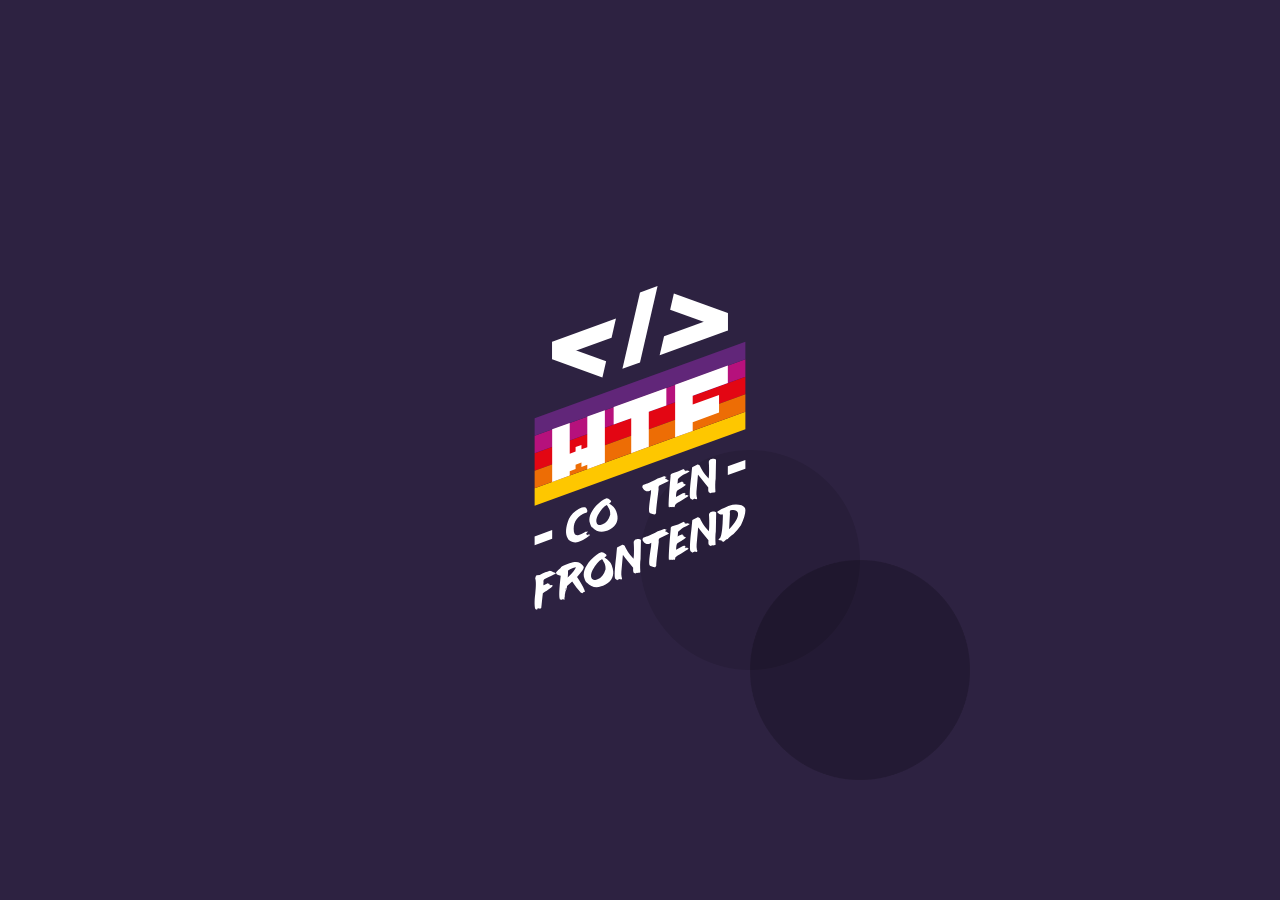
==== index.html @ 89665a4e "Updates" ====
<!doctype html><html lang="en"><head><meta charset="UTF-8"/><meta name="viewport" content="width=device-width,initial-scale=1"/><title>WTF: Webpack starter kit</title><meta name="description" content="Your project description"/><meta property="og:title" content=""/><meta property="og:description" content=""/><meta property="og:url" content=""/><meta property="og:image" content="https://maciejkorsan.com/wtf-gulp-starter/assets/img/cover.png"/><link rel="apple-touch-icon" sizes="180x180" href="pwa/apple-icon-180.png"/><link rel="apple-touch-icon" sizes="167x167" href="pwa/apple-icon-167.png"/><link rel="apple-touch-icon" sizes="152x152" href="pwa/apple-icon-152.png"/><link rel="apple-touch-icon" sizes="120x120" href="pwa/apple-icon-120.png"/><meta name="apple-mobile-web-app-capable" content="yes"/><link rel="apple-touch-startup-image" href="pwa/apple-splash-2048-2732.png" media="(device-width: 1024px) and (device-height: 1366px) and (-webkit-device-pixel-ratio: 2) and (orientation: portrait)"/><link rel="apple-touch-startup-image" href="pwa/apple-splash-2732-2048.png" media="(device-width: 1024px) and (device-height: 1366px) and (-webkit-device-pixel-ratio: 2) and (orientation: landscape)"/><link rel="apple-touch-startup-image" href="pwa/apple-splash-1668-2388.png" media="(device-width: 834px) and (device-height: 1194px) and (-webkit-device-pixel-ratio: 2) and (orientation: portrait)"/><link rel="apple-touch-startup-image" href="pwa/apple-splash-2388-1668.png" media="(device-width: 834px) and (device-height: 1194px) and (-webkit-device-pixel-ratio: 2) and (orientation: landscape)"/><link rel="apple-touch-startup-image" href="pwa/apple-splash-1668-2224.png" media="(device-width: 834px) and (device-height: 1112px) and (-webkit-device-pixel-ratio: 2) and (orientation: portrait)"/><link rel="apple-touch-startup-image" href="pwa/apple-splash-2224-1668.png" media="(device-width: 834px) and (device-height: 1112px) and (-webkit-device-pixel-ratio: 2) and (orientation: landscape)"/><link rel="apple-touch-startup-image" href="pwa/apple-splash-1536-2048.png" media="(device-width: 768px) and (device-height: 1024px) and (-webkit-device-pixel-ratio: 2) and (orientation: portrait)"/><link rel="apple-touch-startup-image" href="pwa/apple-splash-2048-1536.png" media="(device-width: 768px) and (device-height: 1024px) and (-webkit-device-pixel-ratio: 2) and (orientation: landscape)"/><link rel="apple-touch-startup-image" href="pwa/apple-splash-1242-2688.png" media="(device-width: 414px) and (device-height: 896px) and (-webkit-device-pixel-ratio: 3) and (orientation: portrait)"/><link rel="apple-touch-startup-image" href="pwa/apple-splash-2688-1242.png" media="(device-width: 414px) and (device-height: 896px) and (-webkit-device-pixel-ratio: 3) and (orientation: landscape)"/><link rel="apple-touch-startup-image" href="pwa/apple-splash-1125-2436.png" media="(device-width: 375px) and (device-height: 812px) and (-webkit-device-pixel-ratio: 3) and (orientation: portrait)"/><link rel="apple-touch-startup-image" href="pwa/apple-splash-2436-1125.png" media="(device-width: 375px) and (device-height: 812px) and (-webkit-device-pixel-ratio: 3) and (orientation: landscape)"/><link rel="apple-touch-startup-image" href="pwa/apple-splash-828-1792.png" media="(device-width: 414px) and (device-height: 896px) and (-webkit-device-pixel-ratio: 2) and (orientation: portrait)"/><link rel="apple-touch-startup-image" href="pwa/apple-splash-1792-828.png" media="(device-width: 414px) and (device-height: 896px) and (-webkit-device-pixel-ratio: 2) and (orientation: landscape)"/><link rel="apple-touch-startup-image" href="pwa/apple-splash-1242-2208.png" media="(device-width: 414px) and (device-height: 736px) and (-webkit-device-pixel-ratio: 3) and (orientation: portrait)"/><link rel="apple-touch-startup-image" href="pwa/apple-splash-2208-1242.png" media="(device-width: 414px) and (device-height: 736px) and (-webkit-device-pixel-ratio: 3) and (orientation: landscape)"/><link rel="apple-touch-startup-image" href="pwa/apple-splash-750-1334.png" media="(device-width: 375px) and (device-height: 667px) and (-webkit-device-pixel-ratio: 2) and (orientation: portrait)"/><link rel="apple-touch-startup-image" href="pwa/apple-splash-1334-750.png" media="(device-width: 375px) and (device-height: 667px) and (-webkit-device-pixel-ratio: 2) and (orientation: landscape)"/><link rel="apple-touch-startup-image" href="pwa/apple-splash-640-1136.png" media="(device-width: 320px) and (device-height: 568px) and (-webkit-device-pixel-ratio: 2) and (orientation: portrait)"/><link rel="apple-touch-startup-image" href="pwa/apple-splash-1136-640.png" media="(device-width: 320px) and (device-height: 568px) and (-webkit-device-pixel-ratio: 2) and (orientation: landscape)"/><link href="index.261b1c05.css" rel="stylesheet"></head><body><div class="hello"><img class="hello__logo" src="img/logo.da3a9100.svg" alt="WTF "/> <span class="hello__circles"></span></div><script src="index.261b1c05.js"></script></body></html>
---- index.261b1c05.css ----
/*! normalize.css v8.0.1 | MIT License | github.com/necolas/normalize.css */html{line-height:1.15;-webkit-text-size-adjust:100%}body{margin:0}main{display:block}h1{font-size:2em;margin:.67em 0}hr{box-sizing:content-box;height:0;overflow:visible}pre{font-family:monospace,monospace;font-size:1em}a{background-color:transparent}abbr[title]{border-bottom:none;text-decoration:underline;text-decoration:underline dotted}b,strong{font-weight:bolder}code,kbd,samp{font-family:monospace,monospace;font-size:1em}small{font-size:80%}sub,sup{font-size:75%;line-height:0;position:relative;vertical-align:baseline}sub{bottom:-.25em}sup{top:-.5em}img{border-style:none}button,input,optgroup,select,textarea{font-family:inherit;font-size:100%;line-height:1.15;margin:0}button,input{overflow:visible}button,select{text-transform:none}[type=button],[type=reset],[type=submit],button{-webkit-appearance:button}[type=button]::-moz-focus-inner,[type=reset]::-moz-focus-inner,[type=submit]::-moz-focus-inner,button::-moz-focus-inner{border-style:none;padding:0}[type=button]:-moz-focusring,[type=reset]:-moz-focusring,[type=submit]:-moz-focusring,button:-moz-focusring{outline:1px dotted ButtonText}fieldset{padding:.35em .75em .625em}legend{box-sizing:border-box;color:inherit;display:table;max-width:100%;padding:0;white-space:normal}progress{vertical-align:baseline}textarea{overflow:auto}[type=checkbox],[type=radio]{box-sizing:border-box;padding:0}[type=number]::-webkit-inner-spin-button,[type=number]::-webkit-outer-spin-button{height:auto}[type=search]{-webkit-appearance:textfield;outline-offset:-2px}[type=search]::-webkit-search-decoration{-webkit-appearance:none}::-webkit-file-upload-button{-webkit-appearance:button;font:inherit}details{display:block}summary{display:list-item}[hidden],template{display:none}@-webkit-keyframes circles{0%{transform:translate(-50%,-50%) scale(1)}20%{transform:translate(-50%,-50%) scale(1.5)}30%{transform:translate(-50%,-50%) scale(.8)}70%{transform:translate(-50%,-50%) scale(1.9)}to{transform:translate(-50%,-50%) scale(1)}}@keyframes circles{0%{transform:translate(-50%,-50%) scale(1)}20%{transform:translate(-50%,-50%) scale(1.5)}30%{transform:translate(-50%,-50%) scale(.8)}70%{transform:translate(-50%,-50%) scale(1.9)}to{transform:translate(-50%,-50%) scale(1)}}.hello{position:relative;z-index:0}.hello__logo{position:relative;z-index:2020}.hello__circles{position:absolute;top:50%;left:50%;will-change:transform;width:220px;height:220px;background:rgba(0,0,0,.1);border-radius:50%;-webkit-animation:circles 20s ease-in infinite;animation:circles 20s ease-in infinite}.hello__circles:after{-webkit-animation:circles 17s ease-out infinite;animation:circles 17s ease-out infinite}.hello__circles:after,.hello__circles:before{position:absolute;top:50%;left:50%;will-change:transform;width:220px;height:220px;background:rgba(0,0,0,.1);border-radius:50%;content:"";display:block;z-index:1}.hello__circles:before{-webkit-animation:circles 20s ease-in infinite;animation:circles 20s ease-in infinite}body{background:#2d2241;color:#fff;display:flex;align-items:center;justify-content:center;min-height:100vh}
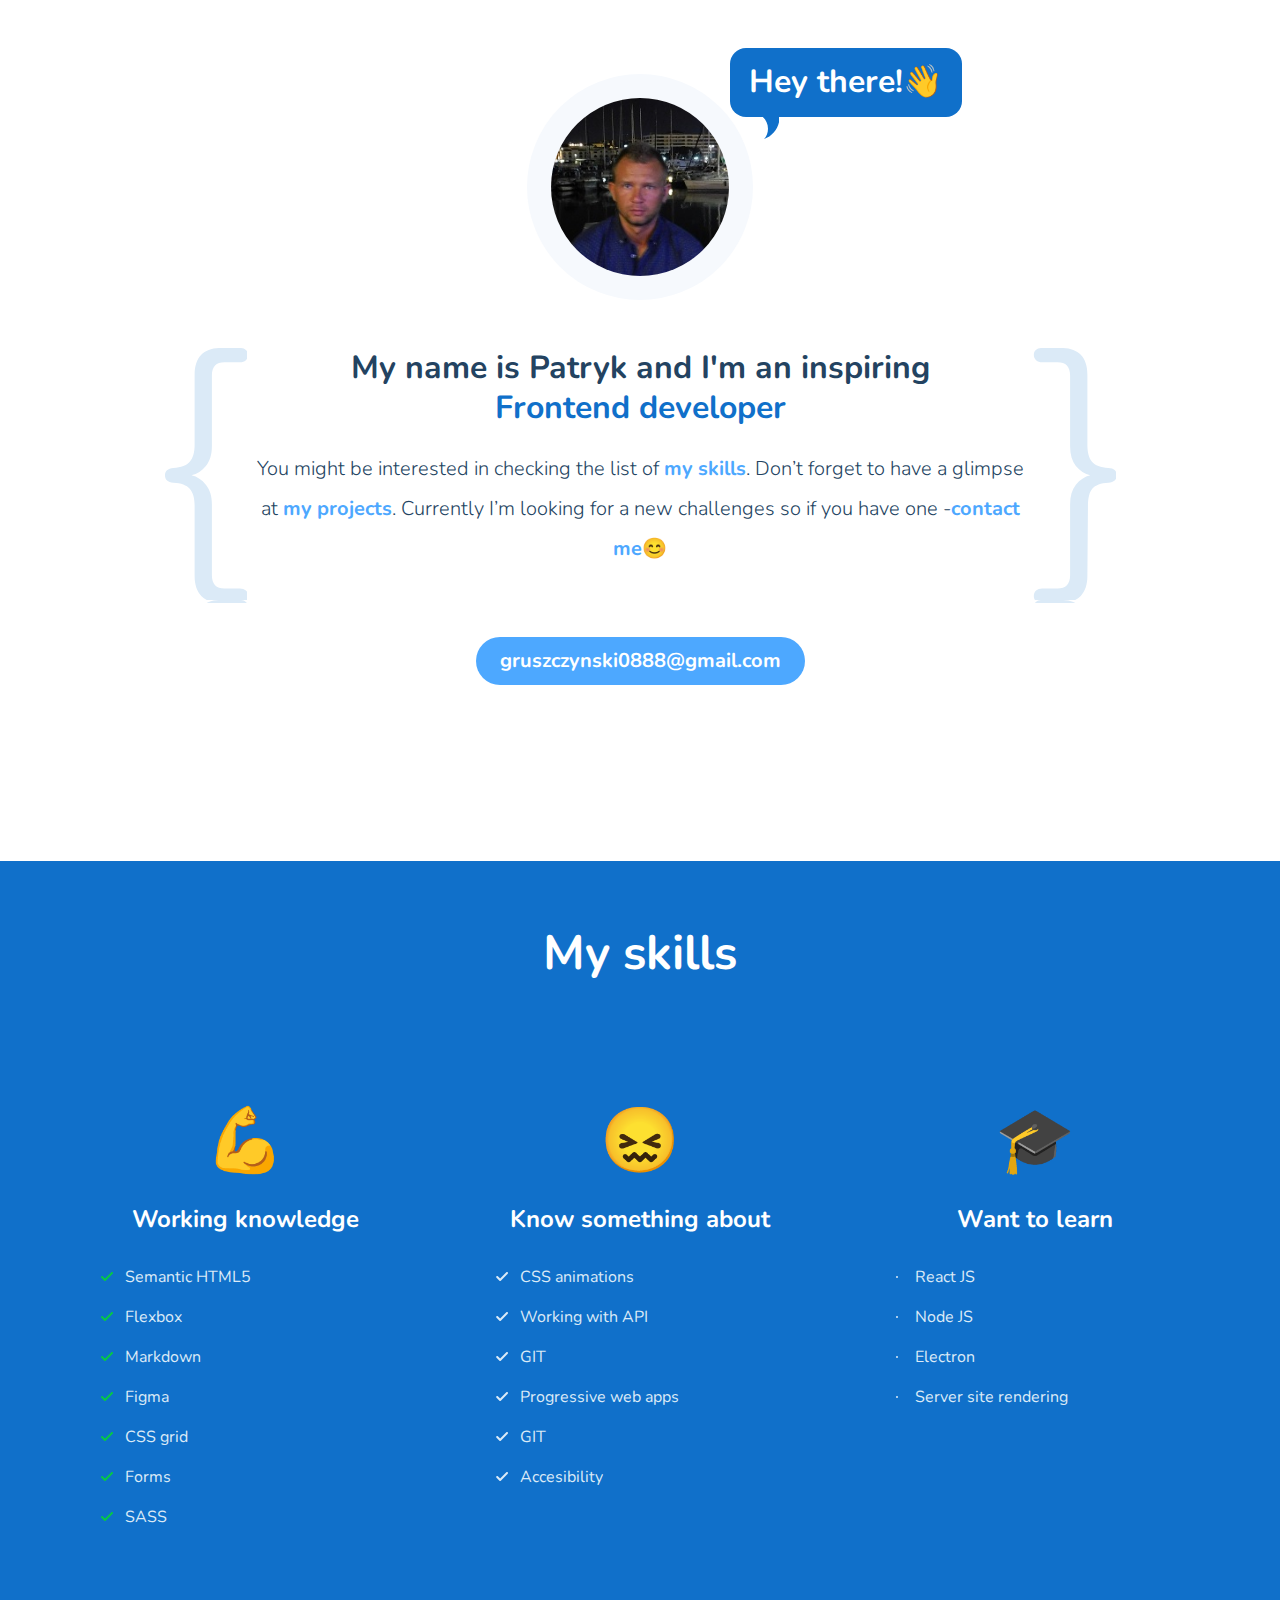
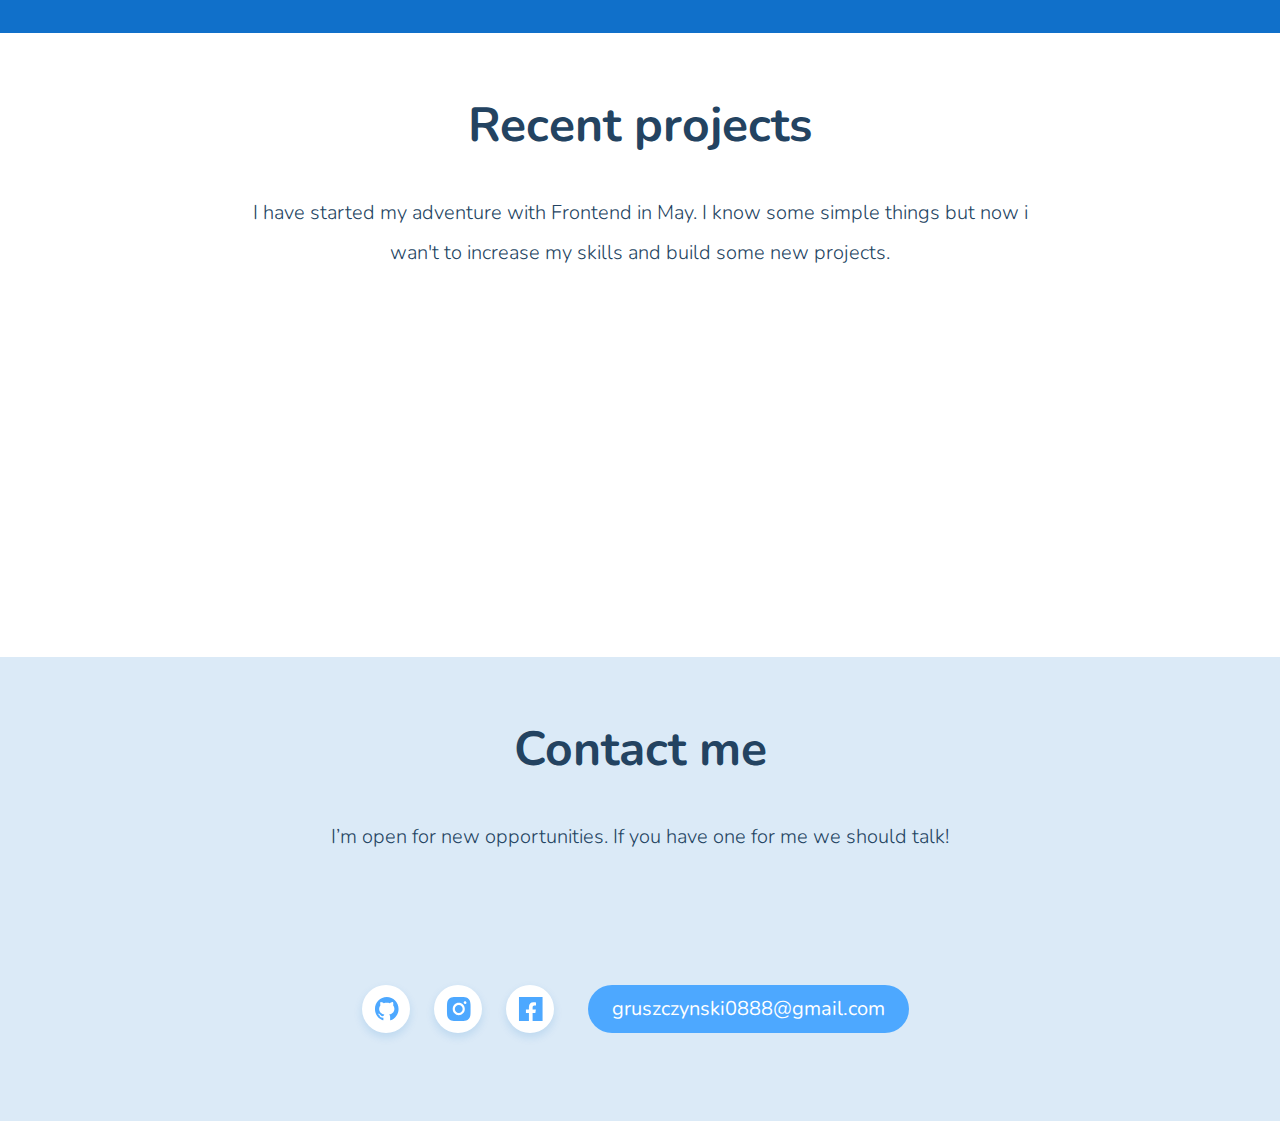
==== commit 4515b871: "Updates" ====
--- a/index.html
+++ b/index.html
@@ -1 +1 @@
-<!doctype html><html lang="en"><head><meta charset="UTF-8"/><meta name="viewport" content="width=device-width,initial-scale=1"/><title>WTF: Webpack starter kit</title><meta name="description" content="Your project description"/><meta property="og:title" content=""/><meta property="og:description" content=""/><meta property="og:url" content=""/><meta property="og:image" content="https://maciejkorsan.com/wtf-gulp-starter/assets/img/cover.png"/><link rel="apple-touch-icon" sizes="180x180" href="pwa/apple-icon-180.png"/><link rel="apple-touch-icon" sizes="167x167" href="pwa/apple-icon-167.png"/><link rel="apple-touch-icon" sizes="152x152" href="pwa/apple-icon-152.png"/><link rel="apple-touch-icon" sizes="120x120" href="pwa/apple-icon-120.png"/><meta name="apple-mobile-web-app-capable" content="yes"/><link rel="apple-touch-startup-image" href="pwa/apple-splash-2048-2732.png" media="(device-width: 1024px) and (device-height: 1366px) and (-webkit-device-pixel-ratio: 2) and (orientation: portrait)"/><link rel="apple-touch-startup-image" href="pwa/apple-splash-2732-2048.png" media="(device-width: 1024px) and (device-height: 1366px) and (-webkit-device-pixel-ratio: 2) and (orientation: landscape)"/><link rel="apple-touch-startup-image" href="pwa/apple-splash-1668-2388.png" media="(device-width: 834px) and (device-height: 1194px) and (-webkit-device-pixel-ratio: 2) and (orientation: portrait)"/><link rel="apple-touch-startup-image" href="pwa/apple-splash-2388-1668.png" media="(device-width: 834px) and (device-height: 1194px) and (-webkit-device-pixel-ratio: 2) and (orientation: landscape)"/><link rel="apple-touch-startup-image" href="pwa/apple-splash-1668-2224.png" media="(device-width: 834px) and (device-height: 1112px) and (-webkit-device-pixel-ratio: 2) and (orientation: portrait)"/><link rel="apple-touch-startup-image" href="pwa/apple-splash-2224-1668.png" media="(device-width: 834px) and (device-height: 1112px) and (-webkit-device-pixel-ratio: 2) and (orientation: landscape)"/><link rel="apple-touch-startup-image" href="pwa/apple-splash-1536-2048.png" media="(device-width: 768px) and (device-height: 1024px) and (-webkit-device-pixel-ratio: 2) and (orientation: portrait)"/><link rel="apple-touch-startup-image" href="pwa/apple-splash-2048-1536.png" media="(device-width: 768px) and (device-height: 1024px) and (-webkit-device-pixel-ratio: 2) and (orientation: landscape)"/><link rel="apple-touch-startup-image" href="pwa/apple-splash-1242-2688.png" media="(device-width: 414px) and (device-height: 896px) and (-webkit-device-pixel-ratio: 3) and (orientation: portrait)"/><link rel="apple-touch-startup-image" href="pwa/apple-splash-2688-1242.png" media="(device-width: 414px) and (device-height: 896px) and (-webkit-device-pixel-ratio: 3) and (orientation: landscape)"/><link rel="apple-touch-startup-image" href="pwa/apple-splash-1125-2436.png" media="(device-width: 375px) and (device-height: 812px) and (-webkit-device-pixel-ratio: 3) and (orientation: portrait)"/><link rel="apple-touch-startup-image" href="pwa/apple-splash-2436-1125.png" media="(device-width: 375px) and (device-height: 812px) and (-webkit-device-pixel-ratio: 3) and (orientation: landscape)"/><link rel="apple-touch-startup-image" href="pwa/apple-splash-828-1792.png" media="(device-width: 414px) and (device-height: 896px) and (-webkit-device-pixel-ratio: 2) and (orientation: portrait)"/><link rel="apple-touch-startup-image" href="pwa/apple-splash-1792-828.png" media="(device-width: 414px) and (device-height: 896px) and (-webkit-device-pixel-ratio: 2) and (orientation: landscape)"/><link rel="apple-touch-startup-image" href="pwa/apple-splash-1242-2208.png" media="(device-width: 414px) and (device-height: 736px) and (-webkit-device-pixel-ratio: 3) and (orientation: portrait)"/><link rel="apple-touch-startup-image" href="pwa/apple-splash-2208-1242.png" media="(device-width: 414px) and (device-height: 736px) and (-webkit-device-pixel-ratio: 3) and (orientation: landscape)"/><link rel="apple-touch-startup-image" href="pwa/apple-splash-750-1334.png" media="(device-width: 375px) and (device-height: 667px) and (-webkit-device-pixel-ratio: 2) and (orientation: portrait)"/><link rel="apple-touch-startup-image" href="pwa/apple-splash-1334-750.png" media="(device-width: 375px) and (device-height: 667px) and (-webkit-device-pixel-ratio: 2) and (orientation: landscape)"/><link rel="apple-touch-startup-image" href="pwa/apple-splash-640-1136.png" media="(device-width: 320px) and (device-height: 568px) and (-webkit-device-pixel-ratio: 2) and (orientation: portrait)"/><link rel="apple-touch-startup-image" href="pwa/apple-splash-1136-640.png" media="(device-width: 320px) and (device-height: 568px) and (-webkit-device-pixel-ratio: 2) and (orientation: landscape)"/><link href="index.261b1c05.css" rel="stylesheet"></head><body><div class="hello"><img class="hello__logo" src="img/logo.da3a9100.svg" alt="WTF "/> <span class="hello__circles"></span></div><script src="index.261b1c05.js"></script></body></html>+<!doctype html><html lang="pl"><head><meta charset="UTF-8"/><meta name="viewport" content="width=device-width,initial-scale=1"/><title>Patryk Gruszczyński - portfolio</title><meta name="description" content="Patryk's skills&projects"/><meta property="og:title" content="Patryk Gruszczyński - portfolio"/><meta property="og:description" content="Patryk's skills&projects"/><meta property="og:url" content="https://patryk-gruszczynski.github.io"/><meta property="og:image" content="https://patryk-gruszczynski.github.io/canva.png"/><link href="index.81b0c6fb.css" rel="stylesheet"></head><body><main><section class="hero"><div class="hero__image-container"><img src="img/zdjeciewtf.577f6311.jpg" class="hero__image" alt="Patryk photo"/> <span class="hero__bubble"><span class="hero__hello">Hey there!<span class="hand">👋</span></span></span></div><div class="hero__description"><h1 class="hero__header">My name is Patryk and I'm an inspiring <span class="hero__special">Frontend developer</span></h1><p class="hero__paragraph">You might be interested in checking the list of <a class="hero__link" href="#skills">my skills</a>. Don’t forget to have a glimpse at <a class="hero__link" href="#projects">my projects</a>. Currently I’m looking for a new challenges so if you have one -<a class="hero__link" href="#contact">contact me</a>😊</p><a class="hero__contact" href="mailto:gruszczynski0888@gmail.com">gruszczynski0888@gmail.com</a></div></section><section class="skills" id="skills"><h2 class="skills__header">My skills</h2><div class="skills__columns"><article class="skills-section"><span class="skills-section__emoji">💪</span><h3 class="skills-section__header">Working knowledge</h3><ul class="skills-list"><li class="skills-list__item">Semantic HTML5</li><li class="skills-list__item">Flexbox</li><li class="skills-list__item">Markdown</li><li class="skills-list__item">Figma</li><li class="skills-list__item">CSS grid</li><li class="skills-list__item">Forms</li><li class="skills-list__item">SASS</li></ul></article><article class="skills-section"><span class="skills-section__emoji">😖</span><h3 class="skills-section__header">Know something about</h3><ul class="skills-list skills-list--blue"><li class="skills-list__item">CSS animations</li><li class="skills-list__item">Working with API</li><li class="skills-list__item">GIT</li><li class="skills-list__item">Progressive web apps</li><li class="skills-list__item">GIT</li><li class="skills-list__item">Accesibility</li></ul></article><article class="skills-section"><span class="skills-section__emoji">🎓</span><h3 class="skills-section__header">Want to learn</h3><ul class="skills-list skills-list--dot"><li class="skills-list__item">React JS</li><li class="skills-list__item">Node JS</li><li class="skills-list__item">Electron</li><li class="skills-list__item">Server site rendering</li></ul></article></div></section><section class="projects" id="projects"><h2 class="projects__header">Recent projects</h2><p class="projects__description">I have started my adventure with Frontend in May. I know some simple things but now i wan't to increase my skills and build some new projects.</p><div class="projects-grid projects-grid--js"></div></section><section class="contact" id="contact"><h2 class="contact__header">Contact me</h2><p class="contact__description">I’m open for new opportunities. If you have one for me we should talk!</p><div class="contact__links"><ul class="socials"><li class="socials__item"><a class="socials__link" href="https://github.com/patryk-gruszczynski"><img src="img/logogithub.15d40d5d.svg" class="socials__icon" alt="patryk's github" rel="noopener noreferrer" target="_blank"/></a></li><li class="socials__item"><a class="socials__link" href=""><img src="img/logoinstagram.25be0ae9.svg" class="socials__icon" alt="patryk's instagram" rel="noopener noreferrer" target="_blank"/></a></li><li class="socials__item"><a class="socials__link" href="https://facebook.com/patryk-gruszczynski.5"><img src="img/logofb.0f7f8e98.svg" class="socials__icon" alt="patryk's facebook page" rel="noopener noreferrer" target="_blank"/></a></li></ul><a class="contact__mail" href="mailto:gruszczynski0888@gmail.com">gruszczynski0888@gmail.com</a></div></section></main><script src="index.81b0c6fb.js"></script></body></html>--- a/index.81b0c6fb.css
+++ b/index.81b0c6fb.css
@@ -0,0 +1,2 @@
+@import url(https://fonts.googleapis.com/css2?family=Nunito:wght@300;600;700&family=Roboto+Mono:wght@400;700&display=swap);
+/*! normalize.css v8.0.1 | MIT License | github.com/necolas/normalize.css */html{line-height:1.15;-webkit-text-size-adjust:100%}body{margin:0}main{display:block}h1{font-size:2em;margin:.67em 0}hr{box-sizing:content-box;height:0;overflow:visible}pre{font-family:monospace,monospace;font-size:1em}a{background-color:transparent}abbr[title]{border-bottom:none;text-decoration:underline;text-decoration:underline dotted}b,strong{font-weight:bolder}code,kbd,samp{font-family:monospace,monospace;font-size:1em}small{font-size:80%}sub,sup{font-size:75%;line-height:0;position:relative;vertical-align:baseline}sub{bottom:-.25em}sup{top:-.5em}img{border-style:none}button,input,optgroup,select,textarea{font-family:inherit;font-size:100%;line-height:1.15;margin:0}button,input{overflow:visible}button,select{text-transform:none}[type=button],[type=reset],[type=submit],button{-webkit-appearance:button}[type=button]::-moz-focus-inner,[type=reset]::-moz-focus-inner,[type=submit]::-moz-focus-inner,button::-moz-focus-inner{border-style:none;padding:0}[type=button]:-moz-focusring,[type=reset]:-moz-focusring,[type=submit]:-moz-focusring,button:-moz-focusring{outline:1px dotted ButtonText}fieldset{padding:.35em .75em .625em}legend{box-sizing:border-box;color:inherit;display:table;max-width:100%;padding:0;white-space:normal}progress{vertical-align:baseline}textarea{overflow:auto}[type=checkbox],[type=radio]{box-sizing:border-box;padding:0}[type=number]::-webkit-inner-spin-button,[type=number]::-webkit-outer-spin-button{height:auto}[type=search]{-webkit-appearance:textfield;outline-offset:-2px}[type=search]::-webkit-search-decoration{-webkit-appearance:none}::-webkit-file-upload-button{-webkit-appearance:button;font:inherit}details{display:block}summary{display:list-item}[hidden],template{display:none}.contact{background:#dbeaf7;padding:64px 16px 88px}@media(min-width:960px){.contact{margin-top:80px}}.contact__description{font-style:normal;font-weight:300;font-size:16px;line-height:32px;text-align:center}@media(min-width:960px){.contact__description{font-size:20px;line-height:40px}}.contact__header{font-size:36px;line-height:48px;color:#234361;text-align:center;margin:0}@media(min-width:960px){.contact__header{font-size:48px;line-height:56px;margin-bottom:40px}}.contact__links{text-align:center}@media(min-width:960px){.contact__links{display:flex;align-items:center;justify-content:space-between;max-width:580px;margin:128px auto 0}}.contact__mail{border-radius:64px;color:#fff;background:#4da8ff;display:inline-block;padding:4px 24px;font-size:20px;line-height:40px;text-decoration:none;margin:0 auto}@-webkit-keyframes wave{0%{transform:rotate(-10deg)}50%{transform:rotate(30deg)}to{transform:rotate(-10deg)}}@keyframes wave{0%{transform:rotate(-10deg)}50%{transform:rotate(30deg)}to{transform:rotate(-10deg)}}.hand{-webkit-animation:wave 1.5s ease-in-out infinite;animation:wave 1.5s ease-in-out infinite;display:inline-block;transform-origin:center center}.hero{padding:74px 16px 88px}@media(min-width:768px){.hero{max-width:768px;margin:0 auto}}@media(min-width:960px){.hero{max-width:100%;padding-bottom:176px}}.hero__bubble{position:absolute;left:calc(50% + 90px);top:-26px}.hero__contact{border-radius:64px;color:#fff;background:#4da8ff;display:inline-block;padding:4px 24px;font-size:20px;font-weight:700;line-height:40px;text-decoration:none}.hero__description{text-align:center}@media(min-width:960px){.hero__description{max-width:786px;margin:0 auto;position:relative}.hero__description:after,.hero__description:before{width:82.94px;height:254.88px;content:"";display:block;position:absolute;top:0}.hero__description:before{background:url(img/hero-left.cde076a8.svg);right:100%}.hero__description:after{background:url(img/hero-right.21f666ef.svg);left:100%}}.hero__paragraph{font-weight:300;font-size:20px;line-height:40px;text-align:center;margin-bottom:48px}@media(min-width:960px){.hero__paragraph{font-size:20px;line-height:40px;margin-bottom:68px}}.hero__image{box-sizing:content-box;width:96px;height:96px;border:16px solid #f6f9fd;border-radius:50%}@media(min-width:960px){.hero__image{width:178px;height:178px;border:24px solid #f6f9fd}}.hero__image-container{display:flex;justify-content:center;align-items:center;position:relative}@media(min-width:960px){.hero__image-container{margin-bottom:48px}}.hero__header{font-size:32px;line-height:40px;text-align:center;color:#234361}@media(min-width:960px){.hero__header{font-size:32px;line-height:40px}}.hero__hello{display:none}@media(min-width:960px){.hero__hello{display:block;background:#1070ca;color:#fff;padding:16px 19px;border-radius:16px;font-weight:700;font-size:32px;position:relative}.hero__hello:after{content:"";display:block;width:17.42px;height:22.66px;background:url(img/speech_cloud.b648a303.svg);position:absolute;top:100%;left:32px}}.hero__link{font-weight:700;color:#4da8ff;text-decoration:none}.hero__special{color:#1070ca;white-space:nowrap}.socials{list-style-type:none;padding:0;display:flex;justify-content:center;margin:56px 64px}@media(min-width:960px){.socials{margin:0}}.socials__item{margin:0 12px}.socials__link{padding:0;width:48px;height:48px;background:#fff;display:flex;align-items:center;justify-content:center;border-radius:50%;box-shadow:0 4px 8px rgba(16,112,202,.15)}.skills{background:#1070ca;color:#fff;padding:64px 16px 88px}@media(min-width:960px){.skills__columns{display:grid;grid-template-columns:1fr 1fr 1fr;max-width:1184px;margin:0 auto}}.skills__header{font-weight:700;font-size:36px;line-height:48px;text-align:center;margin:0 0 64px}@media(min-width:960px){.skills__header{font-size:48px;line-height:56px}}.skills-list{font-style:normal;font-size:16px;line-height:24px;color:#dbeaf7;width:288px;margin:0 auto;list-style-type:none;padding:0}.skills-list__item{padding:0 0 0 24px;margin:0 0 16px;position:relative}.skills-list__item:before{position:absolute;left:0;top:7px;display:block;content:"";width:12px;height:9px;background:url(img/small-tick-green.7747dc29.svg)}.skills-list--blue .skills-list__item:before{background:url(img/small-tick-blue.387b2c50.svg)}.skills-list--dot .skills-list__item:before{background:#dbeaf7;width:2px;height:2px;border-radius:50%;top:11px;left:5px}.skills-section{margin-top:64px}.skills-section__emoji{font-weight:700;font-size:64px;line-height:64px;display:block;text-align:center}.skills-section__header{font-weight:700;font-size:24px;line-height:44px;text-align:center}.projects{padding:64px 16px 88px}@media(min-width:960px){.projects{padding:64px 16px 176px}}.projects__description{font-weight:300;font-size:16px;line-height:32px;text-align:center;max-width:786px;margin:0 auto 46px}@media(min-width:960px){.projects__description{font-size:20px;line-height:40px;margin-bottom:128px}}.projects__header{font-size:36px;line-height:48px;color:#234361;text-align:center;margin:0 0 40px}@media(min-width:960px){.projects__header{font-size:48px;line-height:56px}}.project{box-shadow:0 4px 16px rgba(0,0,0,.25);background:#212528;border-radius:16px;color:#a3a3a3;font-family:Roboto Mono;font-size:13px;line-height:24px;font-weight:400;overflow:hidden}@media(min-width:960px){.project{font-size:16px;line-height:24px}}.project__circle{display:block;width:8px;height:8px;background:#464a4d;border-radius:50%;margin-right:8px}.project__content{padding:24px 16px}@media(min-width:960px){.project__content{padding:18px 48px 58px}}.project__grid{display:grid;grid-template-columns:102px 1fr;-moz-column-gap:8px;column-gap:8px;margin:0 0 8px}@media(min-width:960px){.project__grid{grid-template-columns:116px 1fr}}.project__grid--description{margin-bottom:24px}.project__label{display:block;text-align:right;color:#808082;font-weight:400}.project__link{color:#14b5d0}.project__title{color:#fff;font-size:13px;font-weight:700;line-height:24px;margin-top:24px}@media(min-width:960px){.project__title{font-size:16px;line-height:24px}}.project__window{height:40px;background:#1e1e1e;display:flex;align-items:center;padding:0 0 0 16px}.projects-grid{display:grid;-moz-column-gap:24px;column-gap:24px;row-gap:24px;max-width:1184px;margin:0 auto}@media(min-width:768px){.projects-grid{grid-template-columns:1fr 1fr}}html{box-sizing:border-box;scroll-behavior:smooth}*,:after,:before{box-sizing:inherit}body{font-family:Nunito;color:#234361}